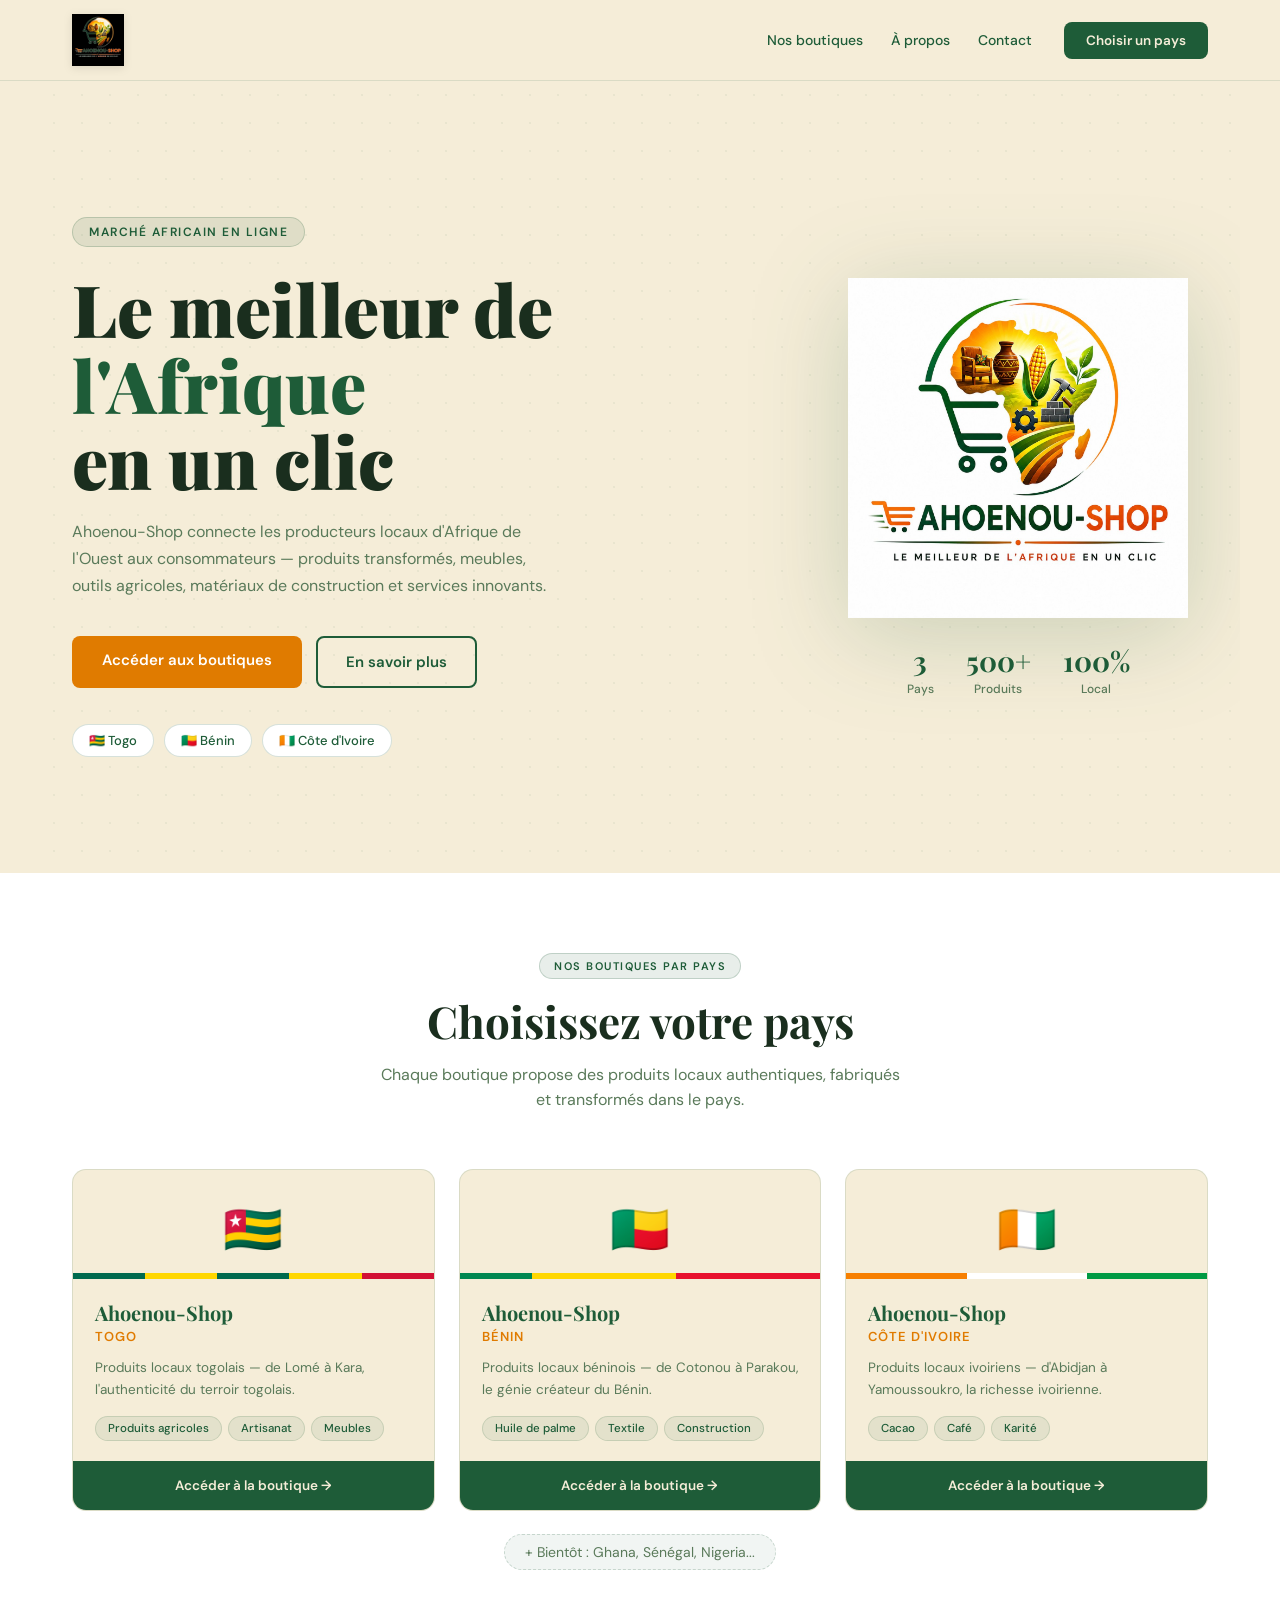
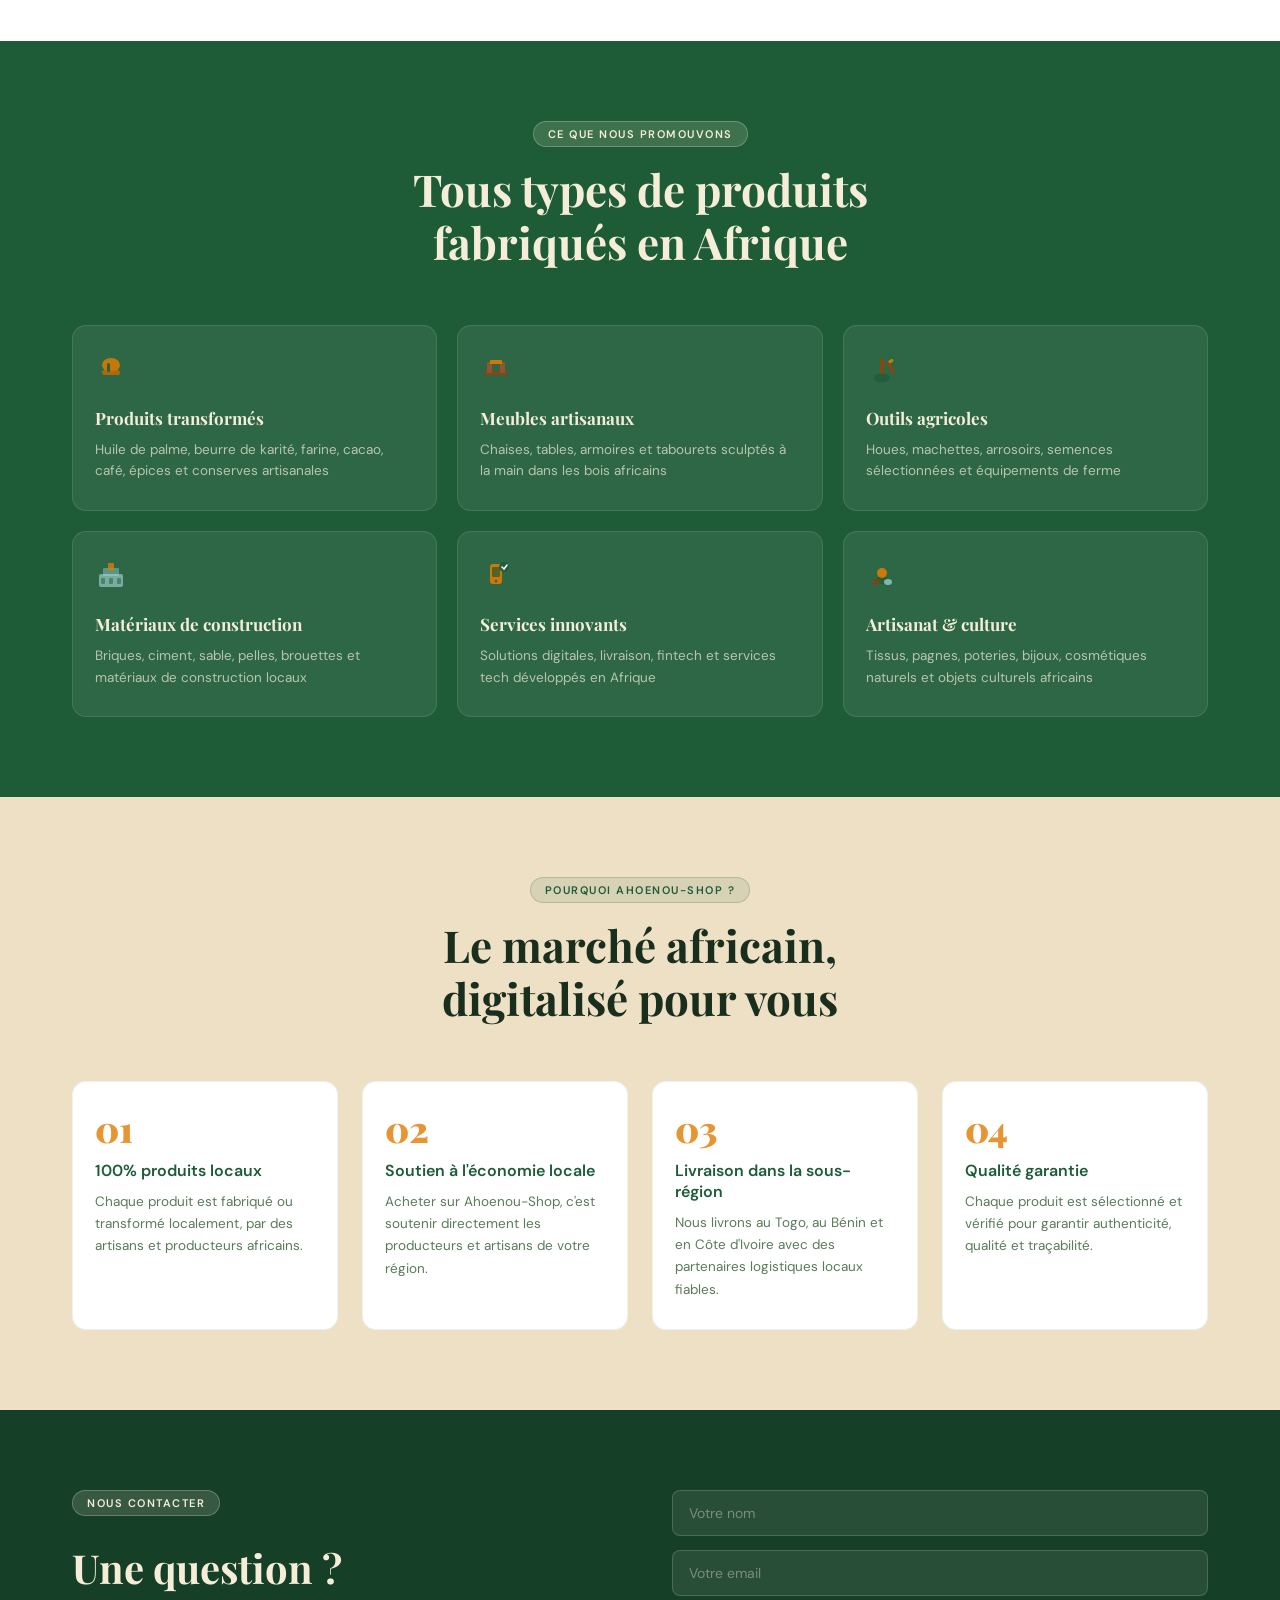
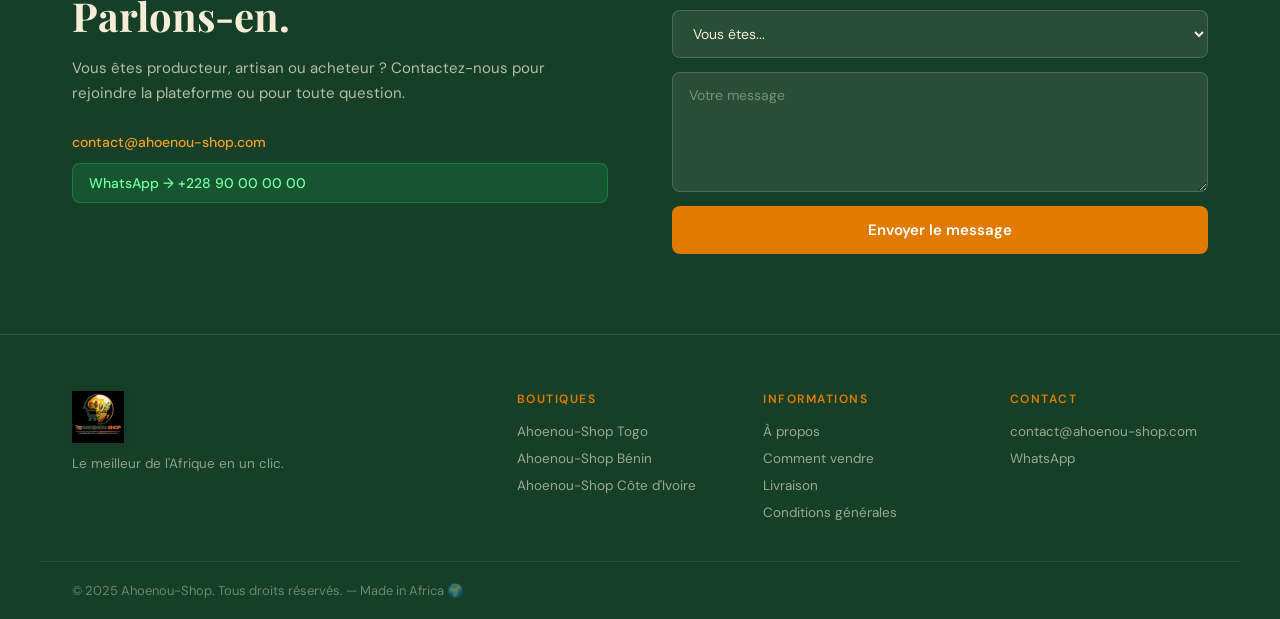
==== ahoenou-shop/ahoenou-shop/index.html @ 64f5d118 "Add files via upload" ====
<!DOCTYPE html>
<html lang="fr">
<head>
<meta charset="UTF-8"/>
<meta name="viewport" content="width=device-width, initial-scale=1.0"/>
<title>Ahoenou-Shop — Le meilleur de l'Afrique en un clic</title>
<link rel="preconnect" href="https://fonts.googleapis.com"/>
<link rel="preconnect" href="https://fonts.gstatic.com" crossorigin/>
<link href="https://fonts.googleapis.com/css2?family=Playfair+Display:wght@700;900&family=DM+Sans:wght@300;400;500;600&display=swap" rel="stylesheet"/>
<link rel="stylesheet" href="css/main.css"/>
</head>
<body>

<!-- NAV -->
<nav class="navbar">
  <div class="nav-inner">
    <a href="index.html" class="nav-logo"><img src="images/logo-transparent.png" alt="Ahoenou-Shop" class="nav-logo-img"/></a>
    <div class="nav-links">
      <a href="#countries">Nos boutiques</a>
      <a href="#about">À propos</a>
      <a href="#contact">Contact</a>
    </div>
    <a href="#countries" class="nav-cta">Choisir un pays</a>
    <button class="nav-burger" aria-label="Menu">&#9776;</button>
  </div>
</nav>

<!-- HERO -->
<section class="hero">
  <div class="hero-bg-pattern"></div>
  <div class="hero-content">
    <div class="hero-tag">Marché africain en ligne</div>
    <h1 class="hero-title">
      Le meilleur de<br/>
      <span>l'Afrique</span><br/>
      en un clic
    </h1>
    <p class="hero-sub">Ahoenou-Shop connecte les producteurs locaux d'Afrique de l'Ouest aux consommateurs — produits transformés, meubles, outils agricoles, matériaux de construction et services innovants.</p>
    <div class="hero-actions">
      <a href="#countries" class="btn-primary">Accéder aux boutiques</a>
      <a href="#about" class="btn-ghost">En savoir plus</a>
    </div>
    <div class="hero-pills">
      <span class="pill">🇹🇬 Togo</span>
      <span class="pill">🇧🇯 Bénin</span>
      <span class="pill">🇨🇮 Côte d'Ivoire</span>
    </div>
  </div>
    <div class="hero-visual">
    <div class="hero-logo-big">
      <img src="images/logo.png" alt="Ahoenou-Shop" class="hero-logo-img"/>
    </div>
    <div class="hero-stats">
      <div class="hstat"><span class="hstat-n">3</span><span class="hstat-l">Pays</span></div>
      <div class="hstat"><span class="hstat-n">500+</span><span class="hstat-l">Produits</span></div>
      <div class="hstat"><span class="hstat-n">100%</span><span class="hstat-l">Local</span></div>
    </div>
  </div>
</section>

<!-- COUNTRIES -->
<section class="countries" id="countries">
  <div class="section-inner">
    <div class="section-head">
      <span class="section-tag">Nos boutiques par pays</span>
      <h2>Choisissez votre pays</h2>
      <p>Chaque boutique propose des produits locaux authentiques, fabriqués et transformés dans le pays.</p>
    </div>
    <div class="countries-grid">

      <a href="pages/togo.html" class="country-card togo">
        <div class="country-flag">🇹🇬</div>
        <div class="country-stripe">
          <span></span><span></span><span></span><span></span><span></span>
        </div>
        <div class="country-body">
          <h3>Ahoenou-Shop</h3>
          <p class="country-name">Togo</p>
          <p class="country-desc">Produits locaux togolais — de Lomé à Kara, l'authenticité du terroir togolais.</p>
          <div class="country-tags">
            <span>Produits agricoles</span>
            <span>Artisanat</span>
            <span>Meubles</span>
          </div>
        </div>
        <div class="country-cta">Accéder à la boutique →</div>
      </a>

      <a href="pages/benin.html" class="country-card benin">
        <div class="country-flag">🇧🇯</div>
        <div class="country-stripe">
          <span></span><span></span><span></span>
        </div>
        <div class="country-body">
          <h3>Ahoenou-Shop</h3>
          <p class="country-name">Bénin</p>
          <p class="country-desc">Produits locaux béninois — de Cotonou à Parakou, le génie créateur du Bénin.</p>
          <div class="country-tags">
            <span>Huile de palme</span>
            <span>Textile</span>
            <span>Construction</span>
          </div>
        </div>
        <div class="country-cta">Accéder à la boutique →</div>
      </a>

      <a href="pages/ci.html" class="country-card ci">
        <div class="country-flag">🇨🇮</div>
        <div class="country-stripe">
          <span></span><span></span><span></span>
        </div>
        <div class="country-body">
          <h3>Ahoenou-Shop</h3>
          <p class="country-name">Côte d'Ivoire</p>
          <p class="country-desc">Produits locaux ivoiriens — d'Abidjan à Yamoussoukro, la richesse ivoirienne.</p>
          <div class="country-tags">
            <span>Cacao</span>
            <span>Café</span>
            <span>Karité</span>
          </div>
        </div>
        <div class="country-cta">Accéder à la boutique →</div>
      </a>

    </div>
    <div class="coming-soon">
      <span>+ Bientôt : Ghana, Sénégal, Nigeria...</span>
    </div>
  </div>
</section>

<!-- CATEGORIES -->
<section class="categories" id="about">
  <div class="section-inner">
    <div class="section-head light">
      <span class="section-tag-light">Ce que nous promouvons</span>
      <h2>Tous types de produits<br/>fabriqués en Afrique</h2>
    </div>
    <div class="cats-grid">
      <div class="cat-item">
        <div class="cat-ico">
          <svg width="32" height="32" viewBox="0 0 32 32" fill="none"><ellipse cx="16" cy="11" rx="9" ry="7" fill="#e07b00" opacity="0.85"/><rect x="7" y="16" width="18" height="5" rx="2.5" fill="#c96a00" opacity="0.8"/><rect x="12" y="9" width="3" height="9" rx="1.5" fill="#1e5c38" opacity="0.9"/></svg>
        </div>
        <h4>Produits transformés</h4>
        <p>Huile de palme, beurre de karité, farine, cacao, café, épices et conserves artisanales</p>
      </div>
      <div class="cat-item">
        <div class="cat-ico">
          <svg width="32" height="32" viewBox="0 0 32 32" fill="none"><rect x="4" y="17" width="24" height="4" rx="2" fill="#8B4513" opacity="0.9"/><rect x="7" y="8" width="5" height="11" rx="1" fill="#A0522D" opacity="0.9"/><rect x="20" y="8" width="5" height="11" rx="1" fill="#A0522D" opacity="0.9"/><rect x="10" y="6" width="12" height="4" rx="1" fill="#e07b00" opacity="0.9"/></svg>
        </div>
        <h4>Meubles artisanaux</h4>
        <p>Chaises, tables, armoires et tabourets sculptés à la main dans les bois africains</p>
      </div>
      <div class="cat-item">
        <div class="cat-ico">
          <svg width="32" height="32" viewBox="0 0 32 32" fill="none"><rect x="14" y="4" width="4" height="17" rx="2" fill="#8B4513" opacity="0.9"/><ellipse cx="16" cy="24" rx="8" ry="4.5" fill="#1e5c38" opacity="0.8"/><rect x="20" y="9" width="4" height="13" rx="2" fill="#8B4513" opacity="0.9" transform="rotate(-28 20 9)"/><rect x="22" y="7" width="5" height="3" rx="1" fill="#e07b00" opacity="0.9" transform="rotate(-28 22 7)"/></svg>
        </div>
        <h4>Outils agricoles</h4>
        <p>Houes, machettes, arrosoirs, semences sélectionnées et équipements de ferme</p>
      </div>
      <div class="cat-item">
        <div class="cat-ico">
          <svg width="32" height="32" viewBox="0 0 32 32" fill="none"><rect x="4" y="14" width="24" height="13" rx="2" fill="#a8dadc" opacity="0.6"/><rect x="8" y="8" width="16" height="8" rx="1" fill="#a8dadc" opacity="0.4"/><rect x="6" y="18" width="4" height="6" rx="1" fill="#1e5c38" opacity="0.5"/><rect x="14" y="18" width="4" height="6" rx="1" fill="#1e5c38" opacity="0.5"/><rect x="22" y="18" width="4" height="6" rx="1" fill="#1e5c38" opacity="0.5"/><rect x="13" y="3" width="6" height="7" rx="1" fill="#e07b00" opacity="0.8"/></svg>
        </div>
        <h4>Matériaux de construction</h4>
        <p>Briques, ciment, sable, pelles, brouettes et matériaux de construction locaux</p>
      </div>
      <div class="cat-item">
        <div class="cat-ico">
          <svg width="32" height="32" viewBox="0 0 32 32" fill="none"><rect x="10" y="4" width="12" height="20" rx="3" fill="#e07b00" opacity="0.9"/><rect x="12" y="7" width="8" height="10" rx="1" fill="#1e5c38" opacity="0.7"/><circle cx="16" cy="21" r="1.5" fill="#1e5c38" opacity="0.7"/><circle cx="24" cy="7" r="5" fill="#1e5c38" opacity="0.9"/><path d="M22 7L24 9L27 5" stroke="#fff" stroke-width="1.5" stroke-linecap="round" fill="none"/></svg>
        </div>
        <h4>Services innovants</h4>
        <p>Solutions digitales, livraison, fintech et services tech développés en Afrique</p>
      </div>
      <div class="cat-item">
        <div class="cat-ico">
          <svg width="32" height="32" viewBox="0 0 32 32" fill="none"><path d="M6 24 Q16 8 26 24Z" fill="#1e5c38" opacity="0.7"/><circle cx="16" cy="13" r="5" fill="#e07b00" opacity="0.9"/><ellipse cx="10" cy="22" rx="4" ry="3" fill="#8B4513" opacity="0.7"/><ellipse cx="22" cy="22" rx="4" ry="3" fill="#a8dadc" opacity="0.7"/></svg>
        </div>
        <h4>Artisanat & culture</h4>
        <p>Tissus, pagnes, poteries, bijoux, cosmétiques naturels et objets culturels africains</p>
      </div>
    </div>
  </div>
</section>

<!-- WHY US -->
<section class="why">
  <div class="section-inner">
    <div class="section-head">
      <span class="section-tag">Pourquoi Ahoenou-Shop ?</span>
      <h2>Le marché africain,<br/>digitalisé pour vous</h2>
    </div>
    <div class="why-grid">
      <div class="why-item">
        <div class="why-num">01</div>
        <h4>100% produits locaux</h4>
        <p>Chaque produit est fabriqué ou transformé localement, par des artisans et producteurs africains.</p>
      </div>
      <div class="why-item">
        <div class="why-num">02</div>
        <h4>Soutien à l'économie locale</h4>
        <p>Acheter sur Ahoenou-Shop, c'est soutenir directement les producteurs et artisans de votre région.</p>
      </div>
      <div class="why-item">
        <div class="why-num">03</div>
        <h4>Livraison dans la sous-région</h4>
        <p>Nous livrons au Togo, au Bénin et en Côte d'Ivoire avec des partenaires logistiques locaux fiables.</p>
      </div>
      <div class="why-item">
        <div class="why-num">04</div>
        <h4>Qualité garantie</h4>
        <p>Chaque produit est sélectionné et vérifié pour garantir authenticité, qualité et traçabilité.</p>
      </div>
    </div>
  </div>
</section>

<!-- CONTACT -->
<section class="contact" id="contact">
  <div class="section-inner contact-inner">
    <div class="contact-left">
      <span class="section-tag-light">Nous contacter</span>
      <h2>Une question ?<br/>Parlons-en.</h2>
      <p>Vous êtes producteur, artisan ou acheteur ? Contactez-nous pour rejoindre la plateforme ou pour toute question.</p>
      <div class="contact-info">
        <a href="mailto:contact@ahoenou-shop.com" class="contact-link">contact@ahoenou-shop.com</a>
        <a href="https://wa.me/22890000000" class="contact-link whatsapp">WhatsApp → +228 90 00 00 00</a>
      </div>
    </div>
    <form class="contact-form">
      <input type="text" placeholder="Votre nom" required/>
      <input type="email" placeholder="Votre email" required/>
      <select>
        <option value="">Vous êtes...</option>
        <option>Acheteur</option>
        <option>Producteur / Artisan</option>
        <option>Partenaire</option>
      </select>
      <textarea placeholder="Votre message" rows="4" required></textarea>
      <button type="submit" class="btn-primary">Envoyer le message</button>
    </form>
  </div>
</section>

<!-- FOOTER -->
<footer class="footer">
  <div class="footer-inner">
    <div class="footer-brand">
      <a href="index.html" class="nav-logo"><img src="images/logo-transparent.png" alt="Ahoenou-Shop" class="nav-logo-img"/></a>
      <p>Le meilleur de l'Afrique en un clic.</p>
    </div>
    <div class="footer-links">
      <h5>Boutiques</h5>
      <a href="pages/togo.html">Ahoenou-Shop Togo</a>
      <a href="pages/benin.html">Ahoenou-Shop Bénin</a>
      <a href="pages/ci.html">Ahoenou-Shop Côte d'Ivoire</a>
    </div>
    <div class="footer-links">
      <h5>Informations</h5>
      <a href="#">À propos</a>
      <a href="#">Comment vendre</a>
      <a href="#">Livraison</a>
      <a href="#">Conditions générales</a>
    </div>
    <div class="footer-links">
      <h5>Contact</h5>
      <a href="mailto:contact@ahoenou-shop.com">contact@ahoenou-shop.com</a>
      <a href="https://wa.me/22890000000">WhatsApp</a>
    </div>
  </div>
  <div class="footer-bottom">
    <p>© 2025 Ahoenou-Shop. Tous droits réservés. — Made in Africa 🌍</p>
  </div>
</footer>

<script src="js/main.js"></script>
</body>
</html>
---- ahoenou-shop/ahoenou-shop/css/main.css ----
/* ===== VARIABLES ===== */
:root {
  --green: #1e5c38;
  --green-dark: #163f28;
  --green-light: #2d7a4f;
  --orange: #e07b00;
  --orange-light: #f59e2a;
  --cream: #f5edd8;
  --cream-dark: #ede0c4;
  --white: #ffffff;
  --text: #1a2e1e;
  --text-muted: #5a7a5a;
  --font-display: 'Playfair Display', Georgia, serif;
  --font-body: 'DM Sans', sans-serif;
  --radius: 14px;
  --radius-sm: 8px;
  --shadow: 0 4px 24px rgba(30,92,56,0.10);
  --shadow-lg: 0 8px 48px rgba(30,92,56,0.16);
}

/* ===== RESET ===== */
*, *::before, *::after { box-sizing: border-box; margin: 0; padding: 0; }
html { scroll-behavior: smooth; }
body { font-family: var(--font-body); color: var(--text); background: var(--cream); overflow-x: hidden; }
a { text-decoration: none; color: inherit; }
img { max-width: 100%; display: block; }

/* ===== NAVBAR ===== */
.navbar {
  position: sticky; top: 0; z-index: 100;
  background: var(--cream);
  border-bottom: 1px solid rgba(30,92,56,0.12);
  backdrop-filter: blur(8px);
}
.nav-inner {
  max-width: 1200px; margin: 0 auto;
  display: flex; align-items: center; gap: 32px;
  padding: 14px 32px;
}
.nav-logo {
  display: flex; align-items: center; gap: 10px;
  flex-shrink: 0;
}
.logo-text {
  font-family: var(--font-display);
  font-size: 20px; font-weight: 700;
  color: var(--green);
}
.logo-text em { color: var(--orange); font-style: normal; }
.nav-links {
  display: flex; gap: 28px; margin-left: auto;
  font-size: 14px; font-weight: 500;
}
.nav-links a {
  color: var(--green);
  transition: color 0.2s;
}
.nav-links a:hover { color: var(--orange); }
.nav-cta {
  background: var(--green);
  color: var(--cream);
  font-size: 13.5px; font-weight: 600;
  padding: 10px 22px; border-radius: var(--radius-sm);
  transition: background 0.2s;
  white-space: nowrap;
}
.nav-cta:hover { background: var(--orange); }
.nav-burger {
  display: none;
  background: none; border: none; cursor: pointer;
  font-size: 22px; color: var(--green); margin-left: auto;
}

/* ===== BUTTONS ===== */
.btn-primary {
  display: inline-block;
  background: var(--orange);
  color: var(--white);
  font-family: var(--font-body);
  font-size: 15px; font-weight: 600;
  padding: 14px 30px; border-radius: var(--radius-sm);
  border: none; cursor: pointer;
  transition: background 0.2s, transform 0.15s;
}
.btn-primary:hover { background: #c96a00; transform: translateY(-1px); }
.btn-ghost {
  display: inline-block;
  background: transparent;
  color: var(--green);
  font-family: var(--font-body);
  font-size: 15px; font-weight: 600;
  padding: 14px 28px; border-radius: var(--radius-sm);
  border: 2px solid var(--green);
  transition: all 0.2s;
}
.btn-ghost:hover { background: var(--green); color: var(--cream); }

/* ===== HERO ===== */
.hero {
  min-height: 88vh;
  display: flex; align-items: center;
  position: relative;
  overflow: hidden;
  padding: 80px 32px 60px;
  max-width: 1200px; margin: 0 auto;
  gap: 60px;
}
.hero-bg-pattern {
  position: absolute; inset: 0;
  background-image: radial-gradient(circle, rgba(30,92,56,0.06) 1.5px, transparent 1.5px);
  background-size: 28px 28px;
  pointer-events: none;
}
.hero-content { flex: 1; position: relative; z-index: 2; }
.hero-tag {
  display: inline-block;
  background: rgba(30,92,56,0.10);
  color: var(--green);
  font-size: 12px; font-weight: 600;
  letter-spacing: 1.5px; text-transform: uppercase;
  padding: 6px 16px; border-radius: 20px;
  border: 1px solid rgba(30,92,56,0.2);
  margin-bottom: 24px;
}
.hero-title {
  font-family: var(--font-display);
  font-size: clamp(42px, 6vw, 72px);
  font-weight: 900; line-height: 1.05;
  color: var(--text);
  margin-bottom: 20px;
}
.hero-title span { color: var(--green); }
.hero-sub {
  font-size: 16px; line-height: 1.7;
  color: var(--text-muted);
  max-width: 480px;
  margin-bottom: 36px;
}
.hero-actions { display: flex; gap: 14px; flex-wrap: wrap; margin-bottom: 36px; }
.hero-pills { display: flex; gap: 10px; flex-wrap: wrap; }
.pill {
  background: var(--white);
  border: 1px solid rgba(30,92,56,0.18);
  color: var(--green);
  font-size: 13px; font-weight: 500;
  padding: 7px 16px; border-radius: 20px;
}
.hero-visual {
  flex: 0 0 380px;
  display: flex; flex-direction: column;
  align-items: center; gap: 24px;
  position: relative; z-index: 2;
}
.africa-blob {
  width: 280px; height: 340px;
  filter: drop-shadow(0 12px 40px rgba(30,92,56,0.25));
  animation: float 5s ease-in-out infinite;
}
.africa-blob svg { width: 100%; height: 100%; }
@keyframes float {
  0%, 100% { transform: translateY(0); }
  50% { transform: translateY(-12px); }
}
.hero-stats {
  display: flex; gap: 32px;
}
.hstat { text-align: center; }
.hstat-n { display: block; font-family: var(--font-display); font-size: 28px; font-weight: 700; color: var(--green); }
.hstat-l { display: block; font-size: 12px; color: var(--text-muted); font-weight: 500; margin-top: 2px; }

/* ===== SECTIONS COMMUNES ===== */
.section-inner { max-width: 1200px; margin: 0 auto; padding: 80px 32px; }
.section-head { text-align: center; margin-bottom: 56px; }
.section-head h2 {
  font-family: var(--font-display);
  font-size: clamp(28px, 4vw, 44px); font-weight: 700;
  color: var(--text); margin-bottom: 14px; line-height: 1.2;
}
.section-head p { font-size: 16px; color: var(--text-muted); max-width: 520px; margin: 0 auto; line-height: 1.6; }
.section-tag {
  display: inline-block;
  background: rgba(30,92,56,0.1); color: var(--green);
  font-size: 11px; font-weight: 600; letter-spacing: 1.5px;
  text-transform: uppercase; padding: 5px 14px; border-radius: 20px;
  border: 1px solid rgba(30,92,56,0.2); margin-bottom: 16px;
}
.section-head.light h2 { color: var(--cream); }
.section-tag-light {
  display: inline-block;
  background: rgba(245,237,216,0.15); color: var(--cream);
  font-size: 11px; font-weight: 600; letter-spacing: 1.5px;
  text-transform: uppercase; padding: 5px 14px; border-radius: 20px;
  border: 1px solid rgba(245,237,216,0.25); margin-bottom: 16px;
}

/* ===== COUNTRIES ===== */
.countries { background: var(--white); }
.countries-grid {
  display: grid; grid-template-columns: repeat(3, 1fr);
  gap: 24px;
}
.country-card {
  background: var(--cream);
  border-radius: var(--radius);
  overflow: hidden;
  border: 1.5px solid rgba(30,92,56,0.12);
  display: flex; flex-direction: column;
  transition: transform 0.25s, box-shadow 0.25s;
  cursor: pointer;
}
.country-card:hover { transform: translateY(-6px); box-shadow: var(--shadow-lg); }
.country-flag { font-size: 48px; text-align: center; padding: 28px 0 12px; }
.country-stripe {
  display: flex; height: 6px;
}
.togo .country-stripe span:nth-child(1) { background: #006a4e; flex: 1; }
.togo .country-stripe span:nth-child(2) { background: #ffd700; flex: 1; }
.togo .country-stripe span:nth-child(3) { background: #006a4e; flex: 1; }
.togo .country-stripe span:nth-child(4) { background: #ffd700; flex: 1; }
.togo .country-stripe span:nth-child(5) { background: #d21034; flex: 1; }
.benin .country-stripe span:nth-child(1) { background: #008751; flex: 1; }
.benin .country-stripe span:nth-child(2) { background: #ffd700; flex: 2; }
.benin .country-stripe span:nth-child(3) { background: #e8112d; flex: 2; }
.ci .country-stripe span:nth-child(1) { background: #f77f00; flex: 1; }
.ci .country-stripe span:nth-child(2) { background: #ffffff; flex: 1; }
.ci .country-stripe span:nth-child(3) { background: #009a44; flex: 1; }
.country-body { padding: 20px 22px; flex: 1; }
.country-body h3 {
  font-family: var(--font-display); font-size: 20px; font-weight: 700;
  color: var(--green); margin-bottom: 2px;
}
.country-name {
  font-size: 13px; font-weight: 600; color: var(--orange);
  text-transform: uppercase; letter-spacing: 1px; margin-bottom: 12px;
}
.country-desc { font-size: 13.5px; color: var(--text-muted); line-height: 1.6; margin-bottom: 16px; }
.country-tags { display: flex; flex-wrap: wrap; gap: 6px; }
.country-tags span {
  background: rgba(30,92,56,0.08); color: var(--green);
  font-size: 11.5px; font-weight: 500;
  padding: 4px 12px; border-radius: 20px;
  border: 1px solid rgba(30,92,56,0.15);
}
.country-cta {
  padding: 16px 22px;
  background: var(--green); color: var(--cream);
  font-size: 13.5px; font-weight: 600;
  text-align: center;
  transition: background 0.2s;
}
.country-card:hover .country-cta { background: var(--orange); }
.coming-soon {
  text-align: center; margin-top: 32px;
  font-size: 14px; color: var(--text-muted);
}
.coming-soon span {
  background: rgba(30,92,56,0.06);
  padding: 8px 20px; border-radius: 20px;
  border: 1px dashed rgba(30,92,56,0.2);
}

/* ===== CATEGORIES ===== */
.categories { background: var(--green); }
.categories .section-head h2 { color: var(--cream); }
.cats-grid {
  display: grid; grid-template-columns: repeat(3, 1fr);
  gap: 20px;
}
.cat-item {
  background: rgba(255,255,255,0.07);
  border: 1px solid rgba(245,237,216,0.12);
  border-radius: var(--radius);
  padding: 28px 22px;
  transition: background 0.2s, transform 0.2s;
}
.cat-item:hover { background: rgba(255,255,255,0.12); transform: translateY(-3px); }
.cat-ico { margin-bottom: 16px; }
.cat-item h4 {
  font-family: var(--font-display); font-size: 17px; font-weight: 700;
  color: var(--cream); margin-bottom: 10px;
}
.cat-item p { font-size: 13.5px; color: rgba(245,237,216,0.7); line-height: 1.6; }

/* ===== WHY ===== */
.why { background: var(--cream-dark); }
.why-grid {
  display: grid; grid-template-columns: repeat(4, 1fr);
  gap: 24px;
}
.why-item {
  background: var(--white);
  border-radius: var(--radius);
  padding: 28px 22px;
  border: 1px solid rgba(30,92,56,0.08);
}
.why-num {
  font-family: var(--font-display); font-size: 36px; font-weight: 900;
  color: var(--orange); opacity: 0.8; margin-bottom: 14px; line-height: 1;
}
.why-item h4 {
  font-size: 16px; font-weight: 600;
  color: var(--green); margin-bottom: 10px;
}
.why-item p { font-size: 13.5px; color: var(--text-muted); line-height: 1.65; }

/* ===== CONTACT ===== */
.contact { background: var(--green-dark); }
.contact-inner {
  display: grid; grid-template-columns: 1fr 1fr;
  gap: 64px; align-items: start;
}
.contact-left h2 {
  font-family: var(--font-display); font-size: clamp(26px, 3.5vw, 40px);
  font-weight: 700; color: var(--cream); margin-bottom: 16px; margin-top: 12px;
  line-height: 1.2;
}
.contact-left p { font-size: 15px; color: rgba(245,237,216,0.72); line-height: 1.65; margin-bottom: 28px; }
.contact-info { display: flex; flex-direction: column; gap: 12px; }
.contact-link {
  color: var(--orange-light); font-size: 14px; font-weight: 500;
  transition: color 0.2s;
}
.contact-link:hover { color: var(--cream); }
.contact-link.whatsapp {
  background: rgba(37,211,102,0.15);
  padding: 10px 16px; border-radius: var(--radius-sm);
  border: 1px solid rgba(37,211,102,0.3);
  color: #6effa0;
}
.contact-form { display: flex; flex-direction: column; gap: 14px; }
.contact-form input,
.contact-form select,
.contact-form textarea {
  width: 100%;
  background: rgba(255,255,255,0.08);
  border: 1px solid rgba(245,237,216,0.18);
  border-radius: var(--radius-sm);
  padding: 13px 16px;
  font-family: var(--font-body); font-size: 14px;
  color: var(--cream);
  outline: none;
  transition: border-color 0.2s;
}
.contact-form input::placeholder,
.contact-form textarea::placeholder { color: rgba(245,237,216,0.4); }
.contact-form select option { background: var(--green-dark); color: var(--cream); }
.contact-form input:focus,
.contact-form select:focus,
.contact-form textarea:focus { border-color: var(--orange); }
.contact-form textarea { resize: vertical; min-height: 120px; }

/* ===== FOOTER ===== */
.footer { background: var(--green-dark); border-top: 1px solid rgba(245,237,216,0.1); }
.footer-inner {
  max-width: 1200px; margin: 0 auto;
  display: grid; grid-template-columns: 2fr 1fr 1fr 1fr;
  gap: 48px; padding: 56px 32px 40px;
}
.footer-brand .logo-text { font-size: 18px; }
.footer-brand p { font-size: 13.5px; color: rgba(245,237,216,0.55); margin-top: 10px; max-width: 220px; line-height: 1.6; }
.footer-links { display: flex; flex-direction: column; gap: 10px; }
.footer-links h5 {
  font-size: 12px; font-weight: 600; letter-spacing: 1.5px;
  text-transform: uppercase; color: var(--orange);
  margin-bottom: 6px;
}
.footer-links a { font-size: 13.5px; color: rgba(245,237,216,0.6); transition: color 0.2s; }
.footer-links a:hover { color: var(--cream); }
.footer-bottom {
  max-width: 1200px; margin: 0 auto;
  padding: 20px 32px;
  border-top: 1px solid rgba(245,237,216,0.08);
  font-size: 13px; color: rgba(245,237,216,0.4);
}

/* ===== RESPONSIVE ===== */
@media (max-width: 900px) {
  .hero { flex-direction: column; padding: 60px 24px 40px; gap: 40px; min-height: auto; }
  .hero-visual { flex: none; width: 100%; }
  .africa-blob { width: 200px; height: 240px; }
  .countries-grid { grid-template-columns: 1fr; }
  .cats-grid { grid-template-columns: 1fr 1fr; }
  .why-grid { grid-template-columns: 1fr 1fr; }
  .contact-inner { grid-template-columns: 1fr; gap: 40px; }
  .footer-inner { grid-template-columns: 1fr 1fr; gap: 32px; }
  .nav-links { display: none; }
  .nav-burger { display: block; }
  .nav-cta { display: none; }
}
@media (max-width: 600px) {
  .cats-grid { grid-template-columns: 1fr; }
  .why-grid { grid-template-columns: 1fr; }
  .footer-inner { grid-template-columns: 1fr; }
  .hero-stats { gap: 20px; }
}

/* ===== LOGO IMAGE ===== */
.nav-logo-img {
  height: 52px;
  width: auto;
  display: block;
  filter: drop-shadow(0 2px 4px rgba(0,0,0,0.1));
}
.hero-logo-big {
  display: flex;
  justify-content: center;
  align-items: center;
  animation: float 5s ease-in-out infinite;
}
.hero-logo-img {
  width: 340px;
  height: auto;
  filter: drop-shadow(0 16px 48px rgba(30,92,56,0.2));
}
.sidebar-logo img {
  height: 40px;
  width: auto;
}
@media (max-width: 900px) {
  .hero-logo-img { width: 240px; }
  .nav-logo-img { height: 42px; }
}
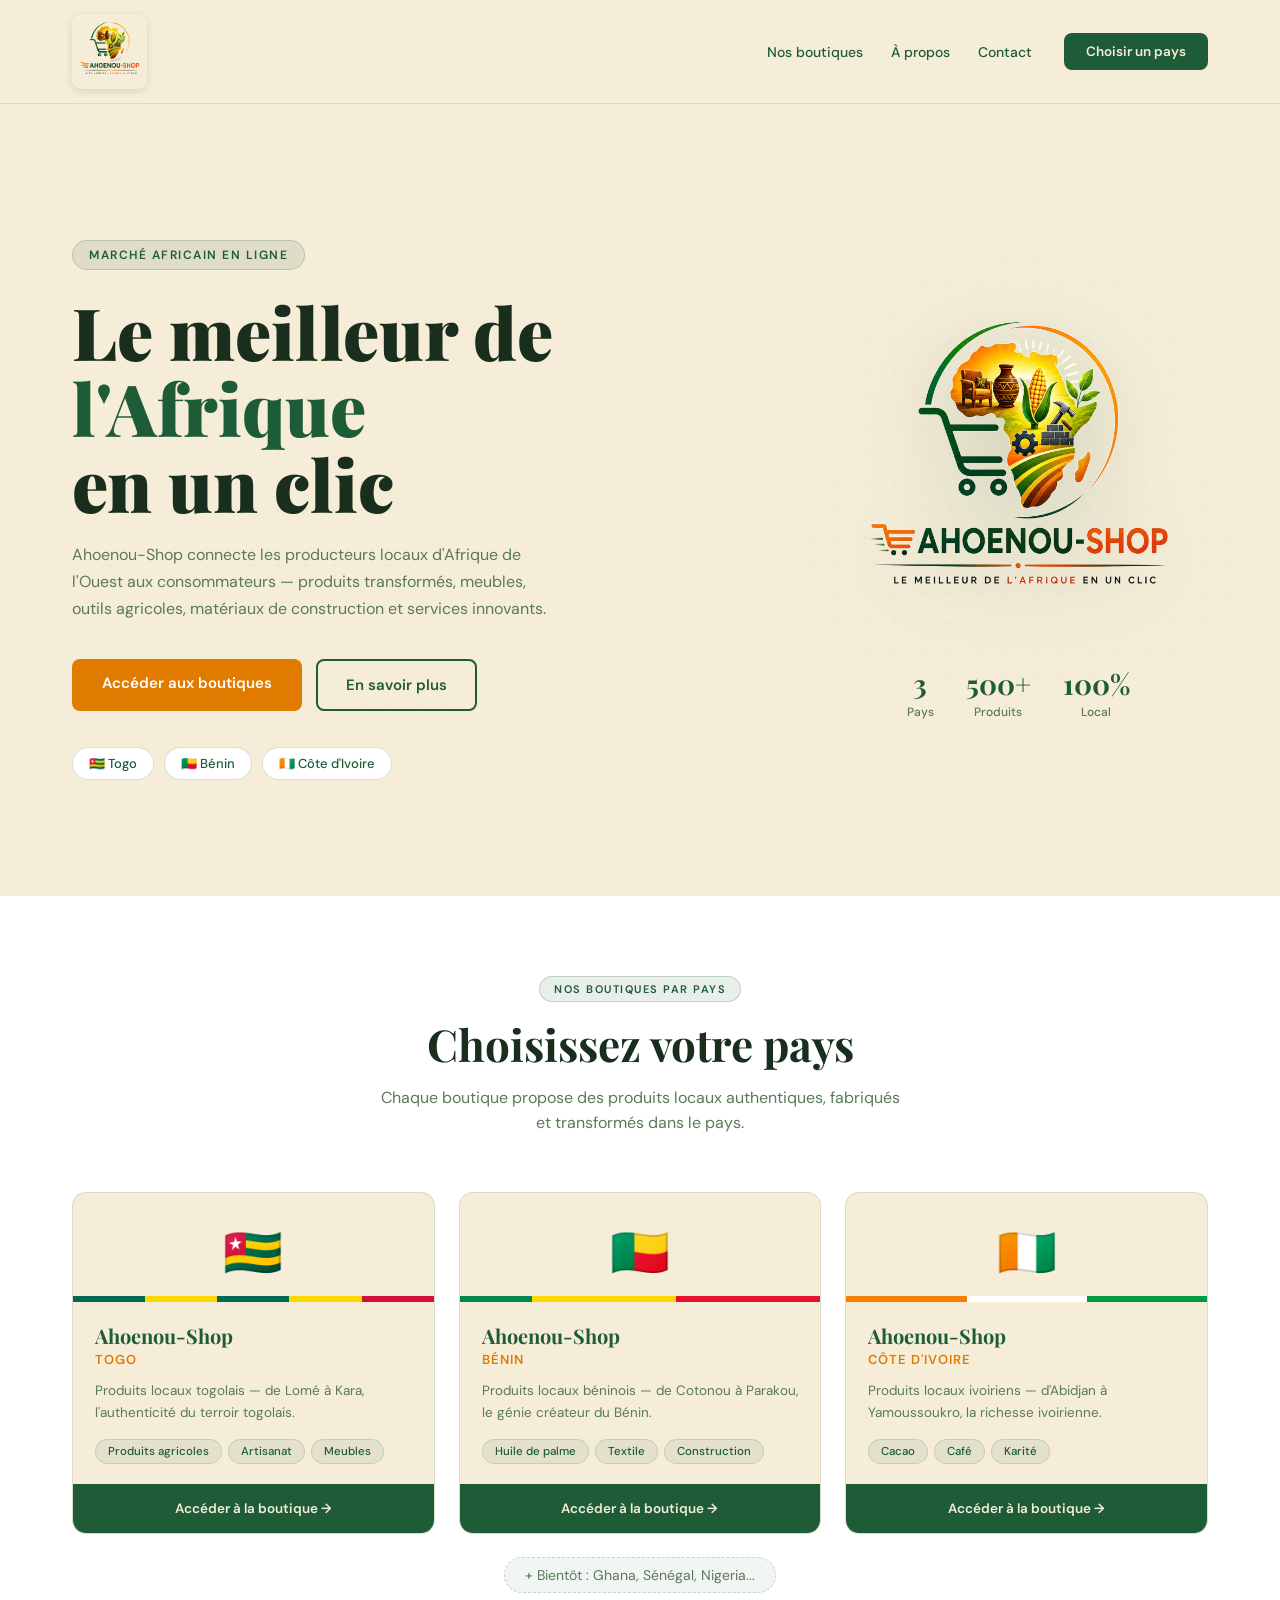
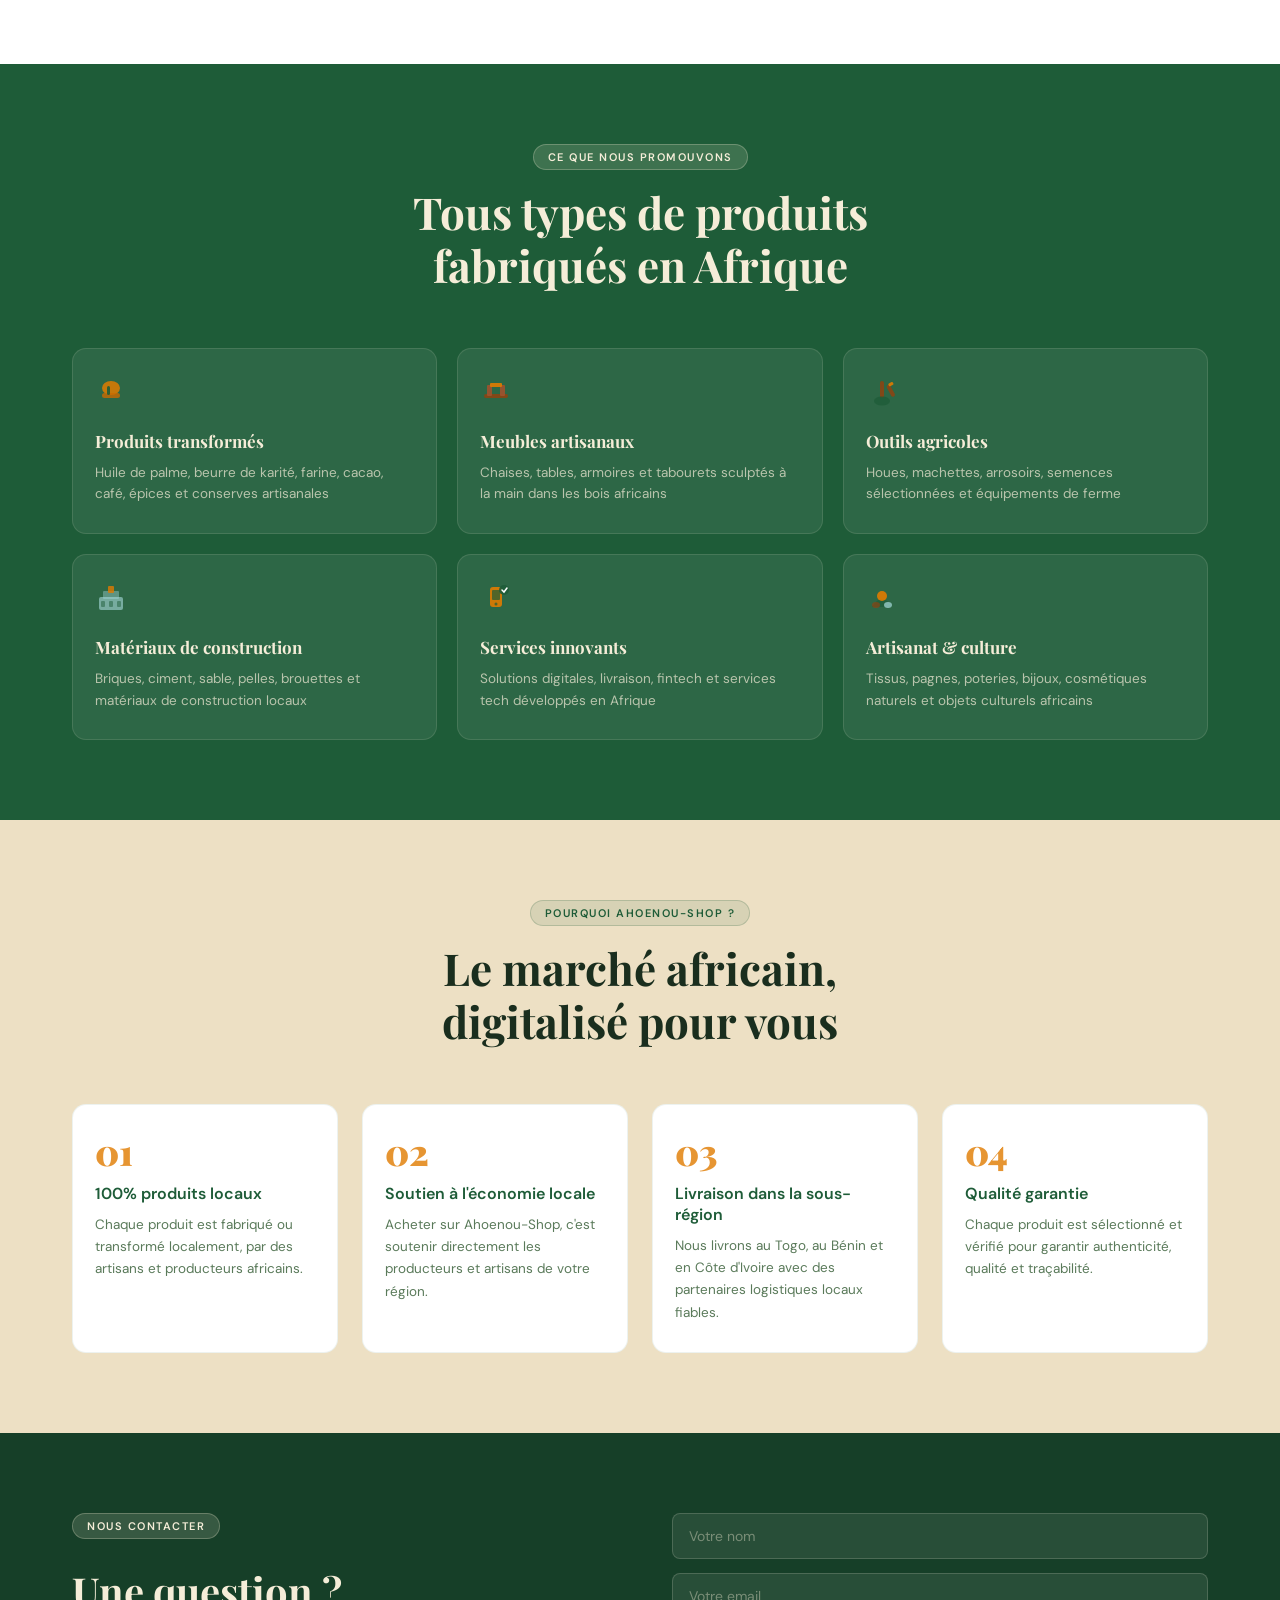
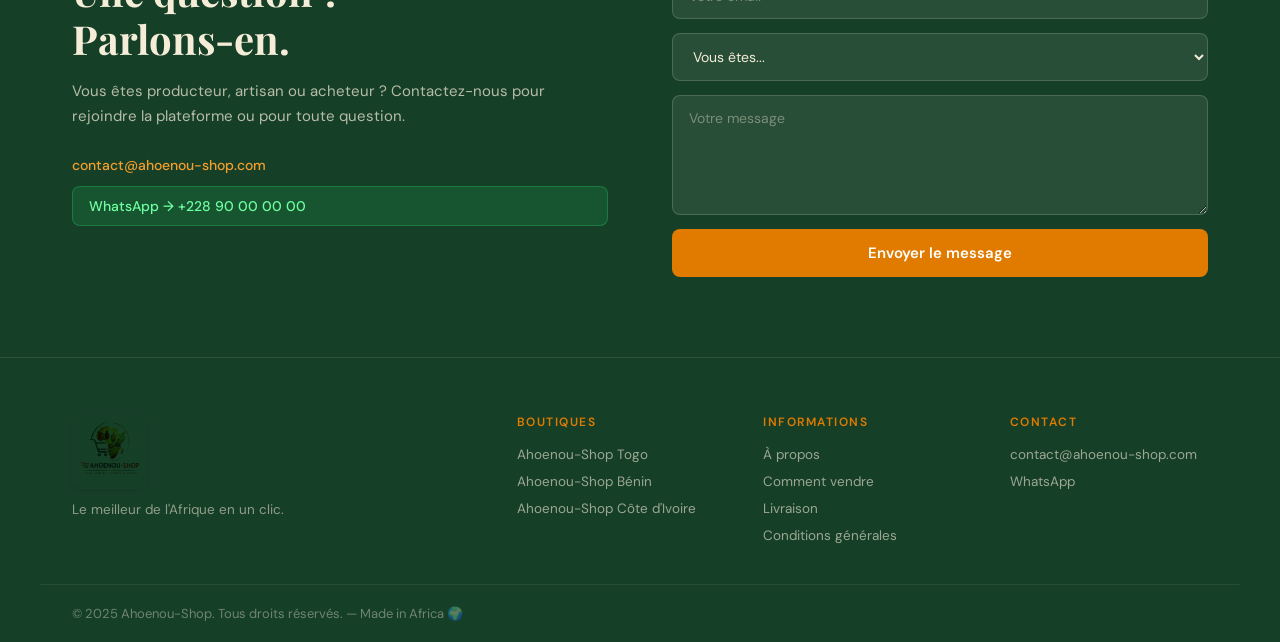
==== commit 1e32e586: "Logo transparent intégré" ====
--- a/ahoenou-shop/ahoenou-shop/index.html
+++ b/ahoenou-shop/ahoenou-shop/index.html
@@ -48,7 +48,7 @@
   </div>
     <div class="hero-visual">
     <div class="hero-logo-big">
-      <img src="images/logo.png" alt="Ahoenou-Shop" class="hero-logo-img"/>
+      <img src="images/logo-transparent.png" alt="Ahoenou-Shop" class="hero-logo-img"/>
     </div>
     <div class="hero-stats">
       <div class="hstat"><span class="hstat-n">3</span><span class="hstat-l">Pays</span></div>
--- a/ahoenou-shop/ahoenou-shop/css/main.css
+++ b/ahoenou-shop/ahoenou-shop/css/main.css
@@ -395,8 +395,8 @@
 }
 
 /* ===== LOGO IMAGE ===== */
-.nav-logo-img {
-  height: 52px;
+.nav-logo-img-OLD {
+  height: 80px;
   width: auto;
   display: block;
   filter: drop-shadow(0 2px 4px rgba(0,0,0,0.1));
@@ -418,5 +418,26 @@
 }
 @media (max-width: 900px) {
   .hero-logo-img { width: 240px; }
-  .nav-logo-img { height: 42px; }
-}
+  .nav-logo-img-OLD { height: 42px; }
+}
+
+/* ===== LOGO NAVBAR AMÉLIORÉ ===== */
+.nav-logo-img {
+  height: 80px;
+  width: auto;
+  display: block;
+  background: #ffffff;
+  border-radius: 12px;
+  padding: 4px;
+  box-shadow: 0 2px 8px rgba(0,0,0,0.12);
+  filter: brightness(1.05) contrast(1.05);
+}
+
+/* ===== LOGO NAVBAR FINAL ===== */
+.nav-logo-img {
+  height: 75px;
+  width: auto;
+  display: block;
+  border-radius: 10px;
+  mix-blend-mode: multiply;
+}
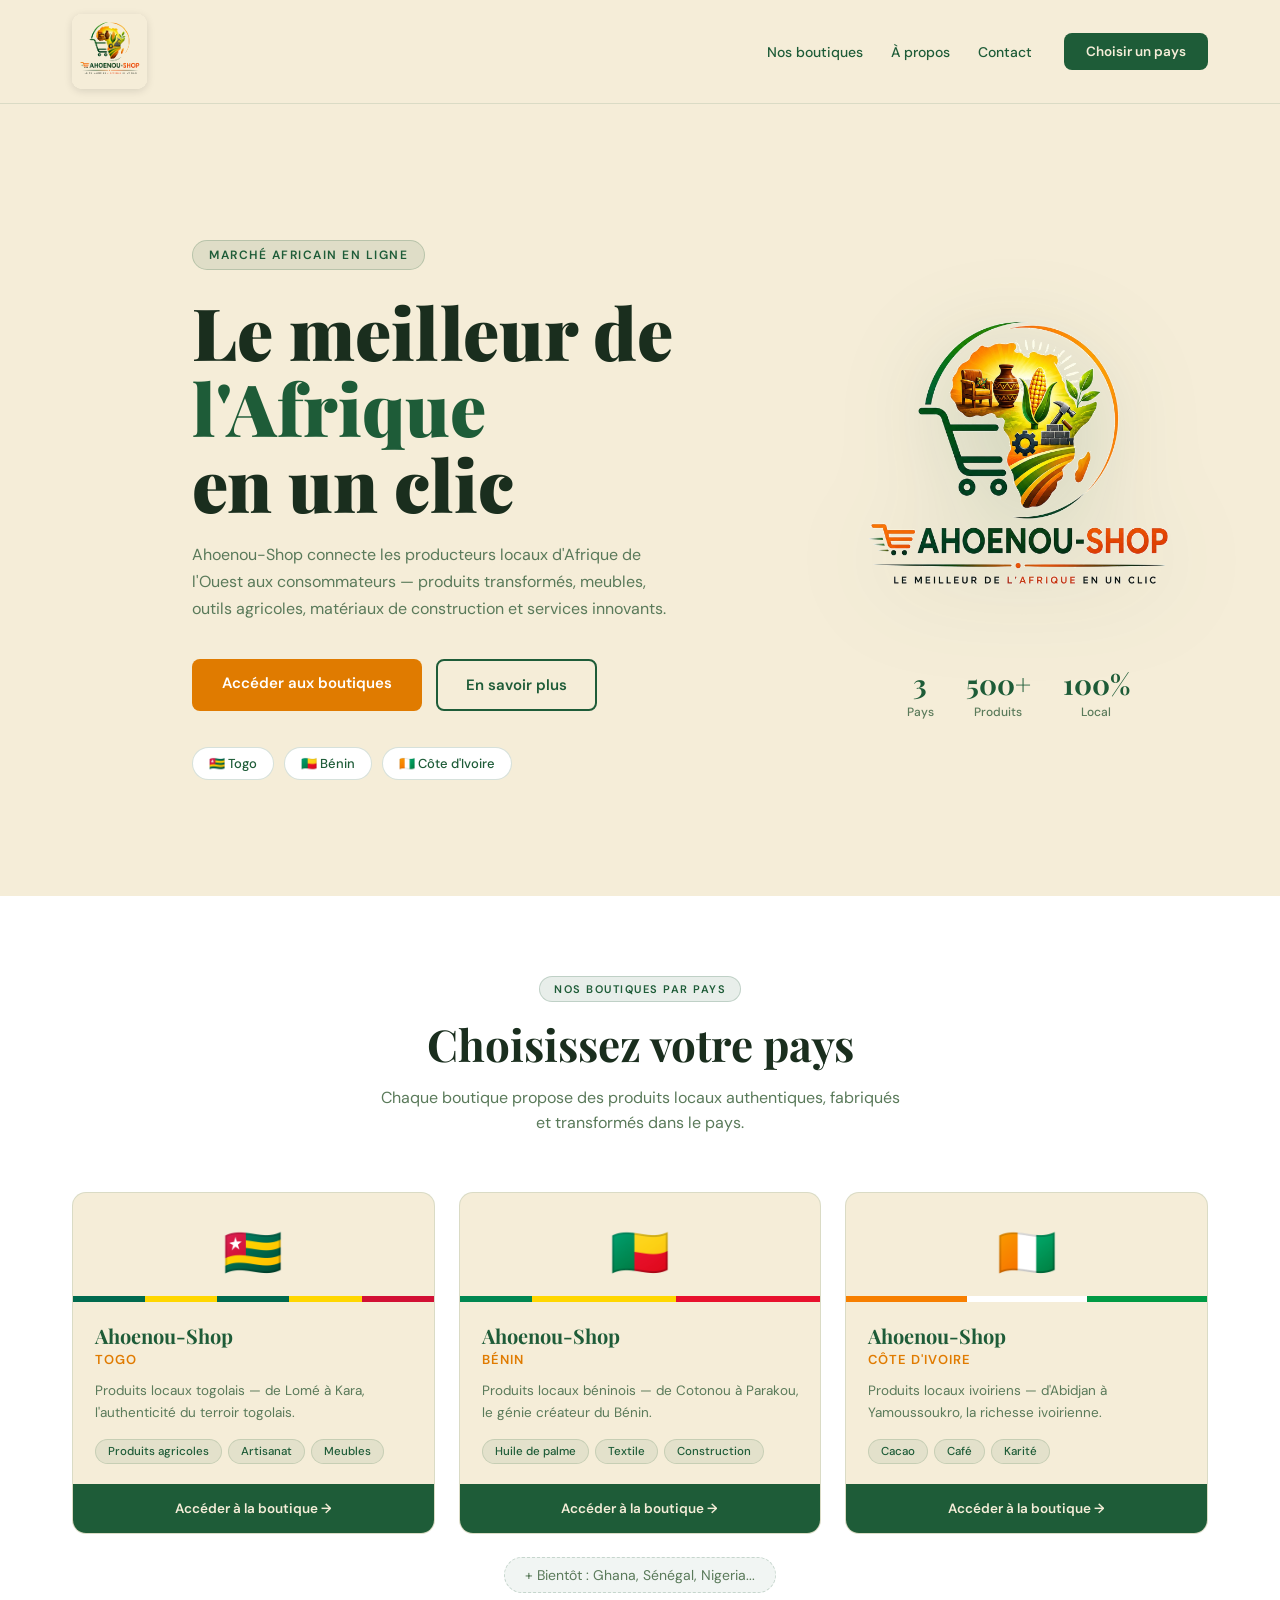
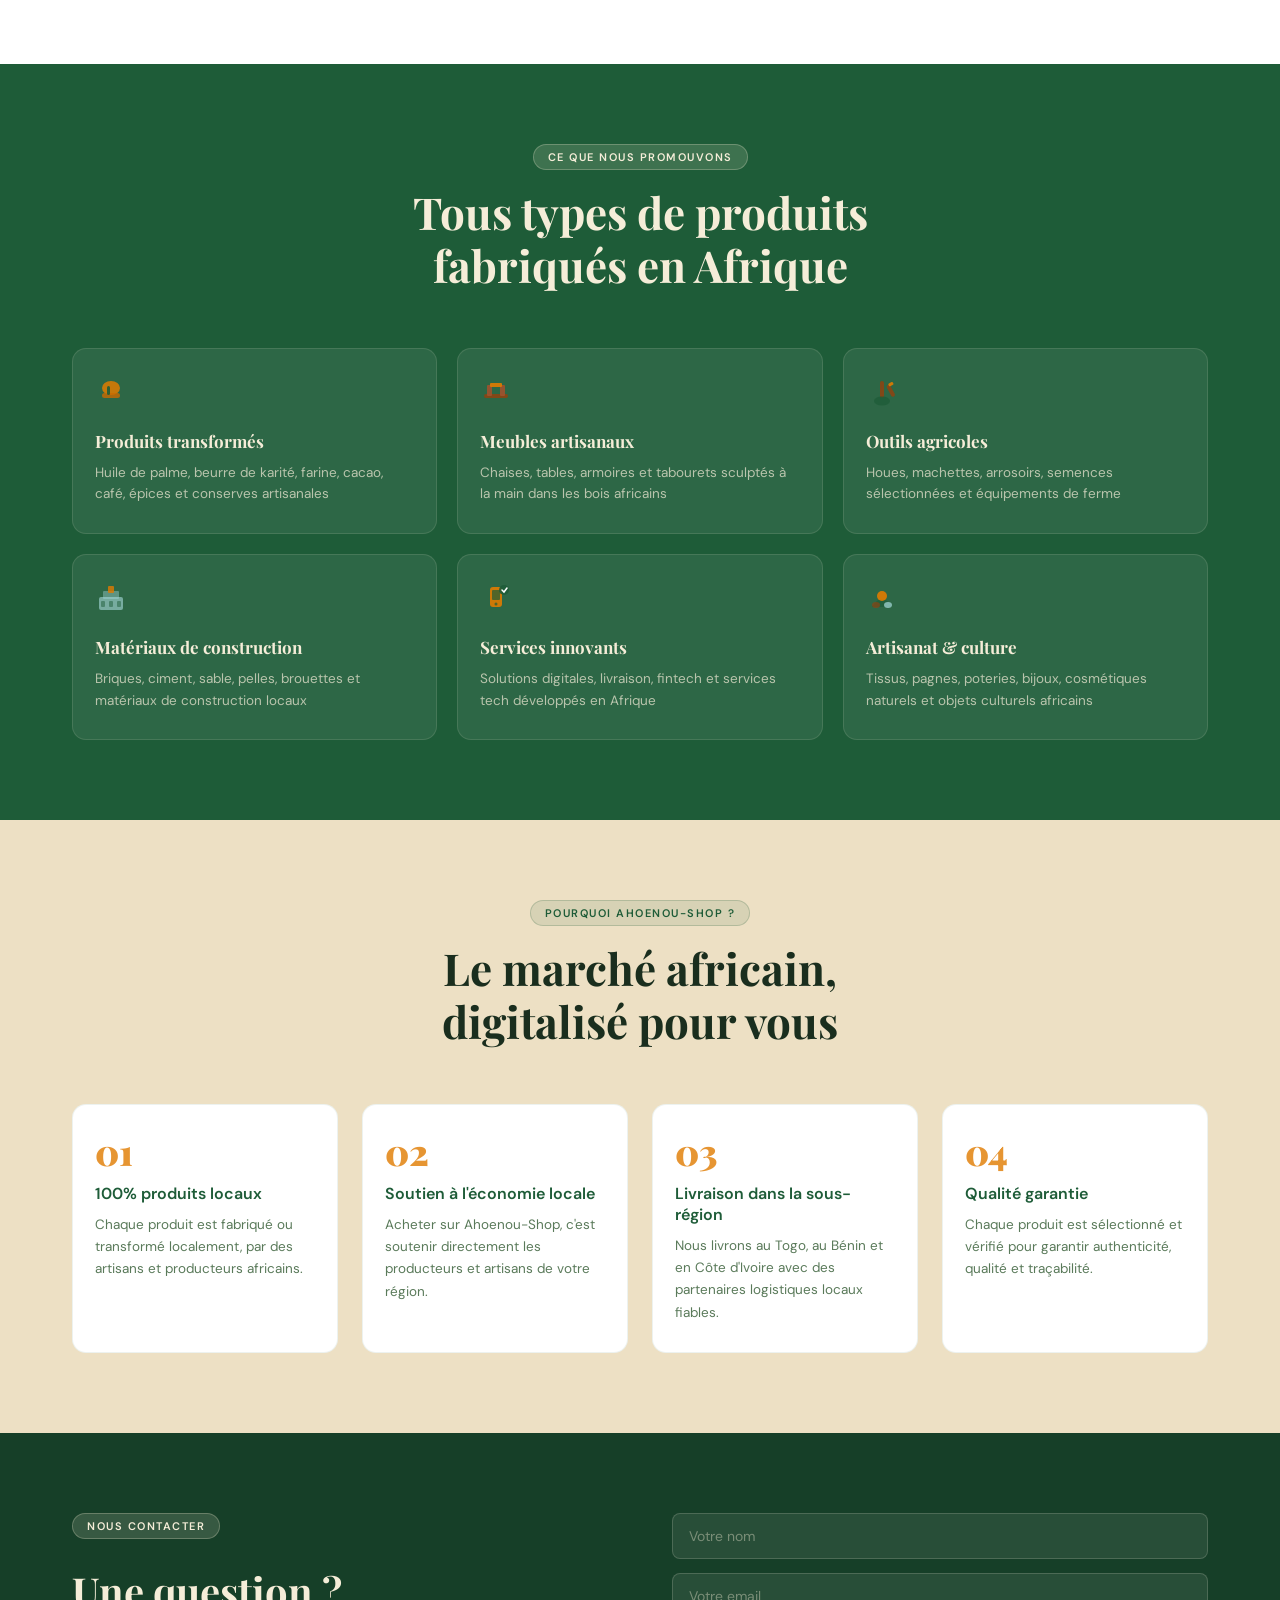
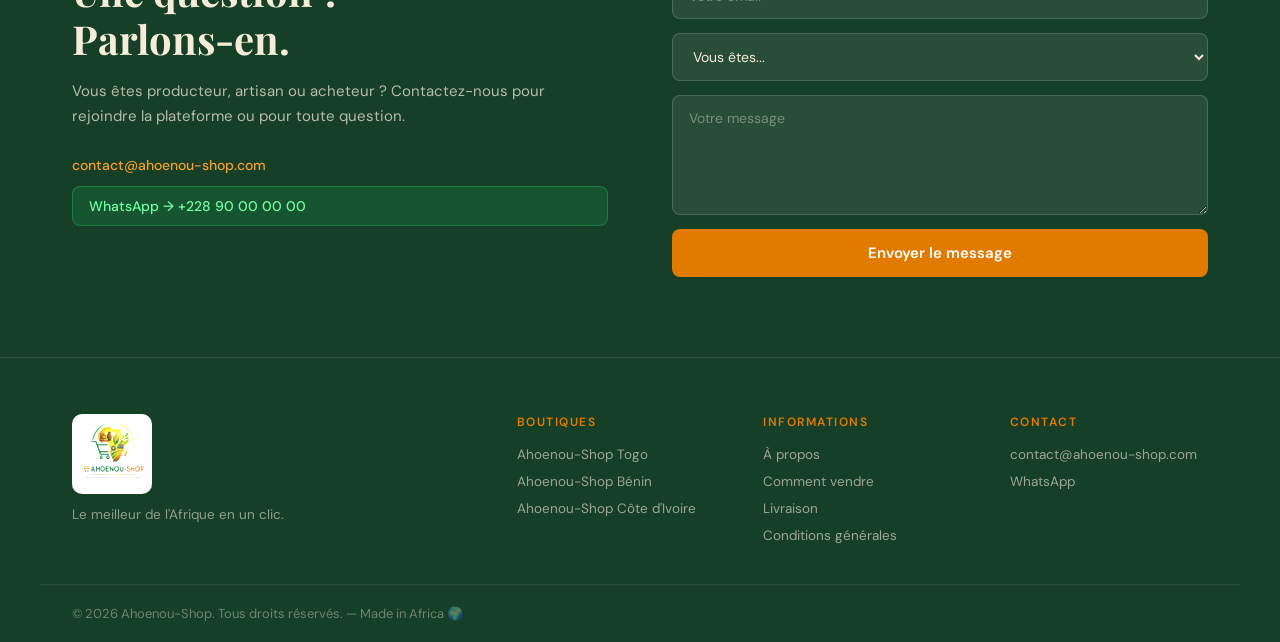
==== commit 2e4faa33: "Images hero + drapeaux + 2026" ====
--- a/ahoenou-shop/ahoenou-shop/index.html
+++ b/ahoenou-shop/ahoenou-shop/index.html
@@ -26,7 +26,8 @@
 </nav>
 
 <!-- HERO -->
-<section class="hero">
+<section class="hero" style="position:relative;">
+  <div class="hero-bg" style="background-image: url('images/hero-main.png');"></div>
   <div class="hero-bg-pattern"></div>
   <div class="hero-content">
     <div class="hero-tag">Marché africain en ligne</div>
@@ -269,7 +270,7 @@
     </div>
   </div>
   <div class="footer-bottom">
-    <p>© 2025 Ahoenou-Shop. Tous droits réservés. — Made in Africa 🌍</p>
+    <p>© 2026 Ahoenou-Shop. Tous droits réservés. — Made in Africa 🌍</p>
   </div>
 </footer>
 
--- a/ahoenou-shop/ahoenou-shop/css/main.css
+++ b/ahoenou-shop/ahoenou-shop/css/main.css
@@ -441,3 +441,32 @@
   border-radius: 10px;
   mix-blend-mode: multiply;
 }
+
+/* ===== LOGO FOOTER ===== */
+.footer .nav-logo-img {
+  height: 80px;
+  width: auto;
+  mix-blend-mode: screen;
+  filter: brightness(1.2);
+}
+
+/* ===== HERO IMAGES ===== */
+.hero-bg {
+  position: absolute;
+  inset: 0;
+  background-size: cover;
+  background-position: center;
+  background-repeat: no-repeat;
+  opacity: 0.18;
+  z-index: 0;
+  border-radius: 0;
+}
+.hero > * { position: relative; z-index: 1; }
+
+/* ===== LOGO FOOTER FINAL ===== */
+.footer .nav-logo-img {
+  height: 80px;
+  width: auto;
+  mix-blend-mode: screen;
+  filter: brightness(1.3);
+}
